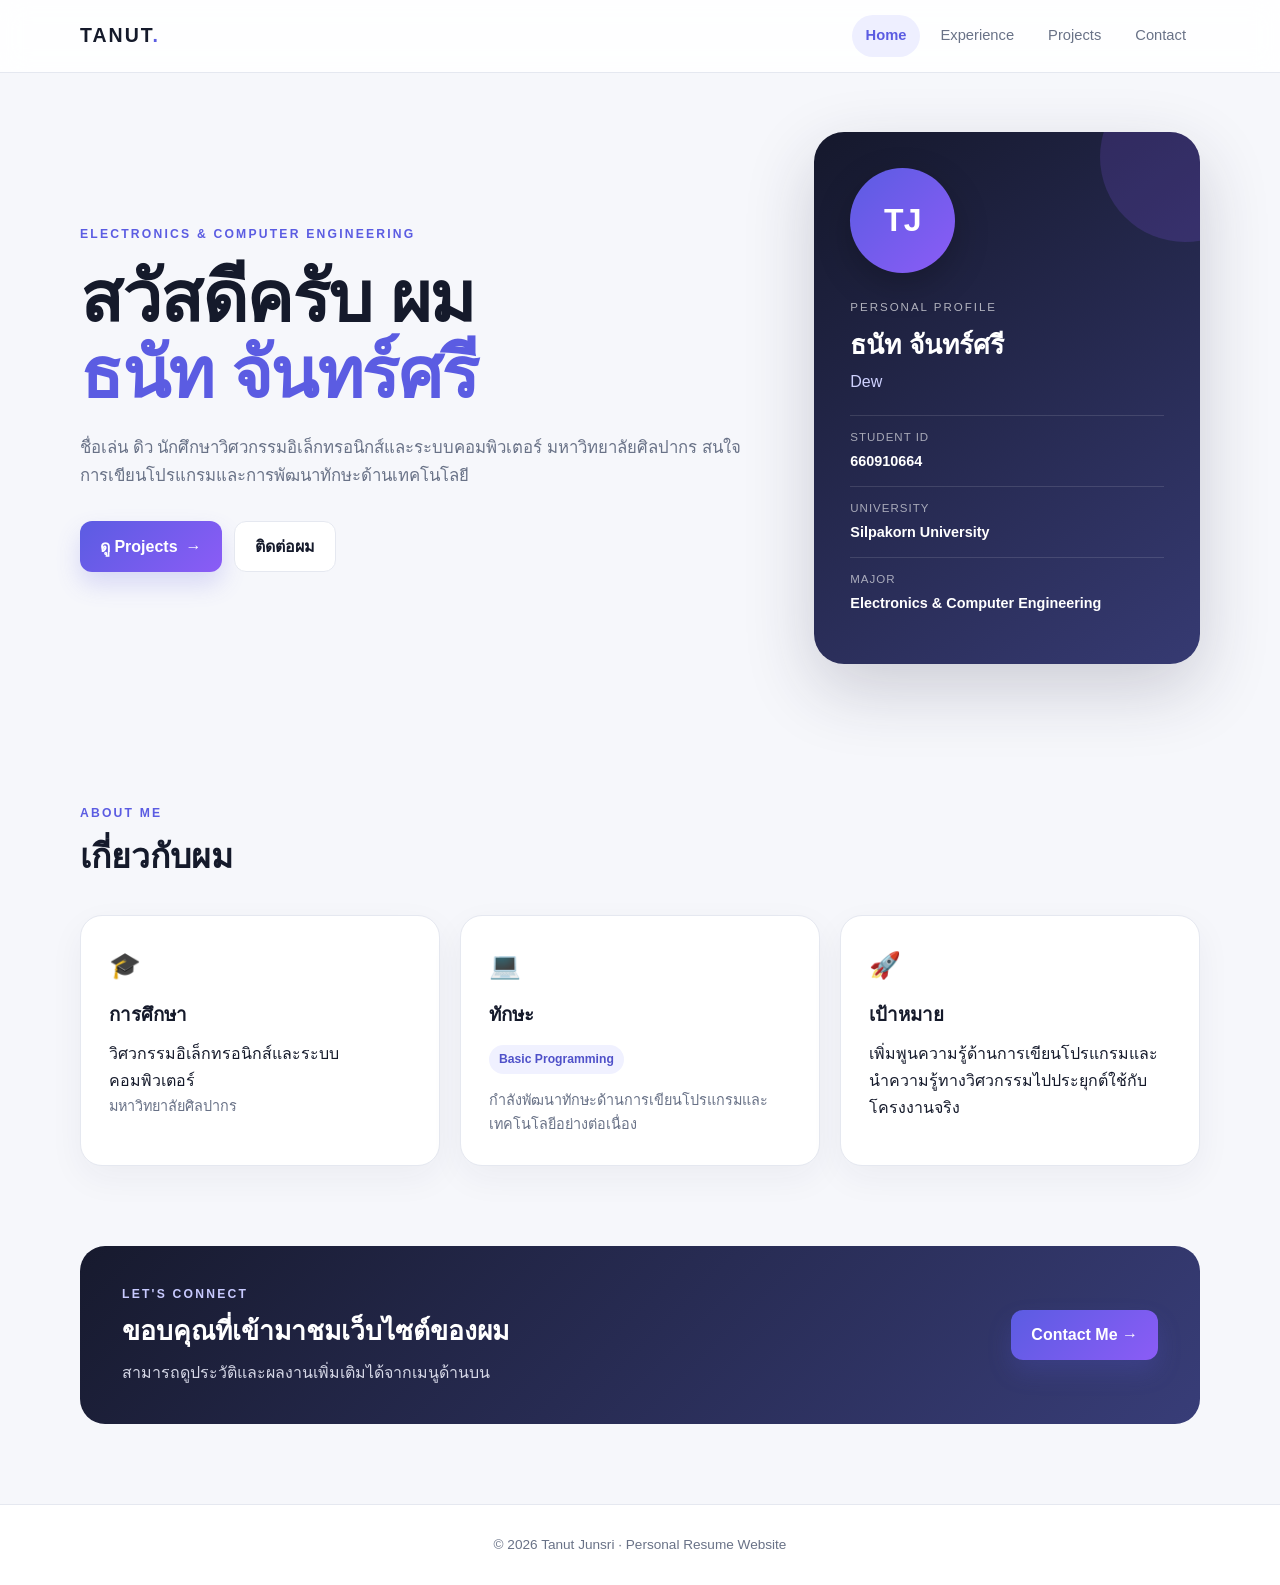
==== index.html @ 823efc25 "Add files via upload" ====
<!DOCTYPE html>
<html lang="th">
<head>
  <meta charset="UTF-8">
  <meta name="viewport" content="width=device-width, initial-scale=1.0">
  <meta name="description" content="Personal Resume Website ของ ธนัท จันทร์ศรี">
  <title>ธนัท จันทร์ศรี | Home</title>
  <link rel="stylesheet" href="style.css">
</head>
<body>
<header class="site-header">
  <div class="container nav-wrap">
    <a class="brand" href="index.html">TANUT<span>.</span></a>
    <nav aria-label="เมนูหลัก">
      <a class="active" href="index.html">Home</a>
      <a href="experience.html">Experience</a>
      <a href="projects.html">Projects</a>
      <a href="contact.html">Contact</a>
    </nav>
  </div>
</header>

<main>
  <section class="hero container">
    <div class="hero-text reveal">
      <p class="eyebrow">ELECTRONICS & COMPUTER ENGINEERING</p>
      <h1>สวัสดีครับ ผม<br><span>ธนัท จันทร์ศรี</span></h1>
      <p class="lead">ชื่อเล่น ดิว นักศึกษาวิศวกรรมอิเล็กทรอนิกส์และระบบคอมพิวเตอร์ มหาวิทยาลัยศิลปากร สนใจการเขียนโปรแกรมและการพัฒนาทักษะด้านเทคโนโลยี</p>
      <div class="hero-actions">
        <a class="btn primary" href="projects.html">ดู Projects <span>→</span></a>
        <a class="btn secondary" href="contact.html">ติดต่อผม</a>
      </div>
    </div>

    <div class="profile-card reveal">
      <div class="avatar">TJ</div>
      <p class="card-label">PERSONAL PROFILE</p>
      <h2>ธนัท จันทร์ศรี</h2>
      <p class="nickname">Dew</p>
      <div class="profile-line"><span>Student ID</span><strong>660910664</strong></div>
      <div class="profile-line"><span>University</span><strong>Silpakorn University</strong></div>
      <div class="profile-line"><span>Major</span><strong>Electronics & Computer Engineering</strong></div>
    </div>
  </section>

  <section class="section container">
    <div class="section-heading">
      <p class="eyebrow">ABOUT ME</p>
      <h2>เกี่ยวกับผม</h2>
    </div>
    <div class="about-grid">
      <article class="info-card">
        <div class="icon">🎓</div>
        <h3>การศึกษา</h3>
        <p>วิศวกรรมอิเล็กทรอนิกส์และระบบคอมพิวเตอร์</p>
        <p class="muted">มหาวิทยาลัยศิลปากร</p>
      </article>
      <article class="info-card">
        <div class="icon">💻</div>
        <h3>ทักษะ</h3>
        <div class="tags"><span>Basic Programming</span></div>
        <p class="muted">กำลังพัฒนาทักษะด้านการเขียนโปรแกรมและเทคโนโลยีอย่างต่อเนื่อง</p>
      </article>
      <article class="info-card">
        <div class="icon">🚀</div>
        <h3>เป้าหมาย</h3>
        <p>เพิ่มพูนความรู้ด้านการเขียนโปรแกรมและนำความรู้ทางวิศวกรรมไปประยุกต์ใช้กับโครงงานจริง</p>
      </article>
    </div>
  </section>

  <section class="highlight container">
    <div>
      <p class="eyebrow">LET'S CONNECT</p>
      <h2>ขอบคุณที่เข้ามาชมเว็บไซต์ของผม</h2>
      <p>สามารถดูประวัติและผลงานเพิ่มเติมได้จากเมนูด้านบน</p>
    </div>
    <a class="btn primary" href="contact.html">Contact Me →</a>
  </section>
</main>

<footer><div class="container">© 2026 Tanut Junsri · Personal Resume Website</div></footer>
<script src="script.js"></script>
</body>
</html>
---- style.css ----
:root{--bg:#f6f7fb;--surface:#fff;--text:#151a2b;--muted:#697287;--line:#e5e8f0;--accent:#5b5ce2;--accent2:#8b5cf6;--dark:#15182c;--max:1120px}
*{box-sizing:border-box;margin:0;padding:0}
html{scroll-behavior:smooth}
body{font-family:Arial,"Noto Sans Thai",sans-serif;background:var(--bg);color:var(--text);line-height:1.7}
a{color:inherit;text-decoration:none}.container{width:min(92%,var(--max));margin:auto}
.site-header{position:sticky;top:0;z-index:20;background:rgba(255,255,255,.88);backdrop-filter:blur(14px);border-bottom:1px solid var(--line)}
.nav-wrap{min-height:72px;display:flex;align-items:center;justify-content:space-between;gap:24px}.brand{font-weight:900;letter-spacing:2px;font-size:1.22rem}.brand span{color:var(--accent)}
nav{display:flex;gap:6px;flex-wrap:wrap}nav a{padding:8px 14px;border-radius:999px;color:var(--muted);font-size:.92rem;transition:.2s}nav a:hover,nav a.active{background:#eeefff;color:var(--accent);font-weight:700}
.hero{min-height:650px;display:grid;grid-template-columns:1.55fr .9fr;align-items:center;gap:70px}.hero-text{padding:60px 0}.eyebrow{color:var(--accent);font-size:.76rem;font-weight:900;letter-spacing:2.2px}.hero h1{font-size:clamp(2.5rem,5.5vw,5rem);line-height:1.08;margin:15px 0 22px;letter-spacing:-1.5px}.hero h1 span{color:var(--accent)}
.lead{font-size:1.05rem;color:var(--muted);max-width:690px}.hero-actions{display:flex;gap:12px;margin-top:30px;flex-wrap:wrap}.btn{display:inline-flex;align-items:center;justify-content:center;gap:8px;border:0;border-radius:12px;padding:11px 20px;font-weight:800;cursor:pointer;transition:transform .2s,box-shadow .2s}.btn:hover{transform:translateY(-2px)}.primary{background:linear-gradient(135deg,var(--accent),var(--accent2));color:white;box-shadow:0 12px 25px rgba(91,92,226,.2)}.secondary{border:1px solid var(--line);background:white}
.profile-card{background:linear-gradient(145deg,#15182c,#363a72);color:#fff;border-radius:30px;padding:36px;box-shadow:0 25px 70px rgba(33,37,66,.2);position:relative;overflow:hidden}.profile-card:after{content:"";position:absolute;width:170px;height:170px;border-radius:50%;background:rgba(139,92,246,.18);right:-70px;top:-60px}.avatar{width:105px;height:105px;border-radius:50%;display:grid;place-items:center;background:linear-gradient(135deg,var(--accent),var(--accent2));font-size:2rem;font-weight:900;margin-bottom:25px;box-shadow:0 12px 35px rgba(0,0,0,.22)}.card-label{font-size:.72rem;letter-spacing:2px;opacity:.65}.profile-card h2{font-size:1.65rem;margin:5px 0 0}.nickname{color:#cfd2ff;margin-bottom:20px}.profile-line{border-top:1px solid rgba(255,255,255,.12);padding:12px 0;display:flex;flex-direction:column;gap:2px}.profile-line span{font-size:.72rem;opacity:.6;text-transform:uppercase;letter-spacing:1px}.profile-line strong{font-size:.9rem;font-weight:600}
.section{padding:80px 0}.section-heading{margin-bottom:30px}.section-heading h2{font-size:2.1rem;margin-top:4px}.section-heading.small{margin-top:70px}
.about-grid,.project-grid{display:grid;grid-template-columns:repeat(3,1fr);gap:20px}.info-card,.project-card{background:var(--surface);border:1px solid var(--line);border-radius:22px;padding:28px;box-shadow:0 12px 35px rgba(30,40,70,.05);transition:.25s}.info-card:hover,.project-card:hover{transform:translateY(-5px);box-shadow:0 18px 40px rgba(30,40,70,.09)}.icon{font-size:1.6rem;margin-bottom:12px}.info-card h3,.project-card h2{margin-bottom:9px}.muted{color:var(--muted);font-size:.9rem}.tags{display:flex;gap:8px;flex-wrap:wrap;margin:14px 0}.tags span{background:#f0f1ff;color:#4f51c9;border-radius:999px;padding:4px 10px;font-size:.76rem;font-weight:800}
.highlight{margin-bottom:80px;background:linear-gradient(135deg,#171a2e,#383d78);color:#fff;border-radius:25px;padding:38px 42px;display:flex;align-items:center;justify-content:space-between;gap:25px}.highlight .eyebrow{color:#c8caff}.highlight h2{margin:5px 0;font-size:1.65rem}.highlight p:last-child{color:#d6d8e7}
.page-hero{padding:95px 0 72px;background:linear-gradient(135deg,#15182c,#3a3e7c);color:#fff}.page-hero .eyebrow{color:#c8caff}.page-hero h1{font-size:clamp(2.2rem,5vw,3.8rem);line-height:1.1;margin:8px 0}.page-hero p:last-child{color:#d6d8e7}
.timeline{border-left:2px solid #dfe1f7;padding-left:30px;display:grid;gap:35px}.timeline-item{position:relative}.dot{position:absolute;left:-40px;top:7px;width:18px;height:18px;border-radius:50%;background:var(--accent);border:4px solid var(--bg)}.date{color:var(--accent);font-size:.78rem;font-weight:900;letter-spacing:1px}.timeline-item h2{margin:4px 0}
.table-wrap{overflow-x:auto;background:white;border:1px solid var(--line);border-radius:18px}.table-wrap table{width:100%;border-collapse:collapse}.table-wrap th,.table-wrap td{text-align:left;padding:15px 18px;border-bottom:1px solid var(--line)}.table-wrap th{background:#f5f6ff}.table-wrap tr:last-child td{border-bottom:0}
.project-card{min-height:290px}.featured-project{border-color:#c9caff;background:linear-gradient(180deg,#fff,#fafaff)}.project-number{font-size:3rem;font-weight:900;color:#e2e3ff;margin-bottom:12px;line-height:1}.project-card p{color:var(--muted)}.note-box{margin-top:24px;padding:16px 18px;border-radius:14px;background:#f0f1ff;color:#4e526b;font-size:.9rem}
.contact-grid{display:grid;grid-template-columns:1fr 1fr;gap:60px}.contact-list{display:grid;gap:12px}.contact-list>a,.contact-item{display:flex;flex-direction:column;background:white;border:1px solid var(--line);border-radius:16px;padding:18px;transition:.2s}.contact-list a:hover{border-color:#bfc1ff;transform:translateX(3px)}.contact-list span{color:var(--muted)}.contact-form{background:white;border:1px solid var(--line);border-radius:22px;padding:28px;box-shadow:0 12px 35px rgba(30,40,70,.05)}.contact-form h3{font-size:1.35rem}.contact-form label{display:block;font-weight:800;margin:14px 0 6px}.contact-form input,.contact-form textarea{width:100%;border:1px solid var(--line);border-radius:10px;padding:12px;font:inherit;outline:none;resize:vertical}.contact-form input:focus,.contact-form textarea:focus{border-color:var(--accent);box-shadow:0 0 0 3px rgba(91,92,226,.08)}.contact-form button{margin-top:18px}.form-note{margin-top:12px}
footer{border-top:1px solid var(--line);padding:28px 0;color:var(--muted);font-size:.85rem;text-align:center;background:white}
.reveal{animation:rise .7s ease both}@keyframes rise{from{opacity:0;transform:translateY(14px)}to{opacity:1;transform:none}}
@media(max-width:800px){.nav-wrap{padding:12px 0;align-items:flex-start;flex-direction:column}.hero{grid-template-columns:1fr;min-height:auto;padding-top:30px}.hero-text{padding:55px 0 20px}.profile-card{max-width:560px}.about-grid,.project-grid,.contact-grid{grid-template-columns:1fr}.highlight{align-items:flex-start;flex-direction:column}.section{padding:60px 0}.page-hero{padding:65px 0 50px}}
@media(max-width:500px){nav{gap:2px}nav a{padding:7px 9px;font-size:.82rem}.hero h1{font-size:2.45rem}.profile-card{padding:28px}.timeline{padding-left:24px}.dot{left:-33px}.highlight{padding:30px 25px}}
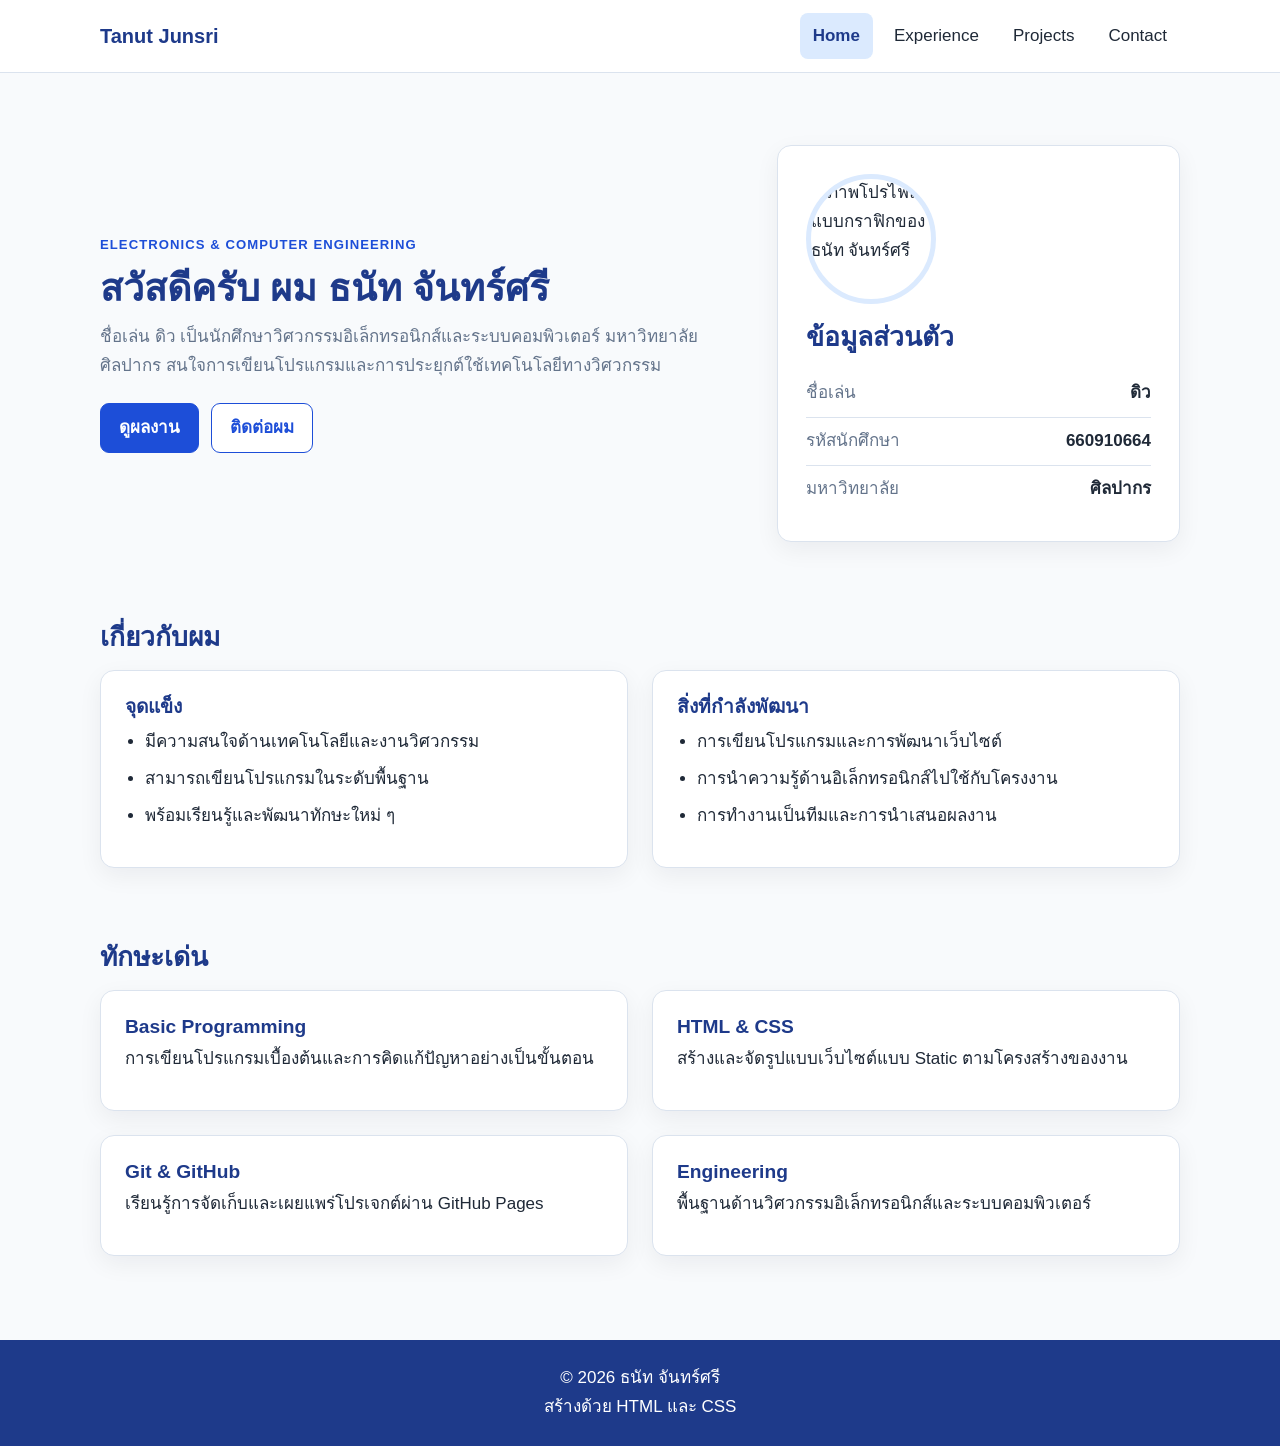
==== commit b3a2f0fa: "Add files via upload" ====
--- a/index.html
+++ b/index.html
@@ -3,83 +3,82 @@
 <head>
   <meta charset="UTF-8">
   <meta name="viewport" content="width=device-width, initial-scale=1.0">
-  <meta name="description" content="Personal Resume Website ของ ธนัท จันทร์ศรี">
+  <meta name="description" content="เว็บไซต์ Resume ของ ธนัท จันทร์ศรี">
   <title>ธนัท จันทร์ศรี | Home</title>
   <link rel="stylesheet" href="style.css">
 </head>
 <body>
 <header class="site-header">
   <div class="container nav-wrap">
-    <a class="brand" href="index.html">TANUT<span>.</span></a>
-    <nav aria-label="เมนูหลัก">
-      <a class="active" href="index.html">Home</a>
-      <a href="experience.html">Experience</a>
-      <a href="projects.html">Projects</a>
-      <a href="contact.html">Contact</a>
+    <a href="index.html" class="logo">Tanut Junsri</a>
+    <button class="menu-toggle" id="menu-toggle" aria-label="เปิดปิดเมนู" aria-expanded="false">☰</button>
+    <nav class="site-nav" aria-label="เมนูหลัก">
+      <ul>
+        <li><a href="index.html" class="active">Home</a></li>
+        <li><a href="experience.html">Experience</a></li>
+        <li><a href="projects.html">Projects</a></li>
+        <li><a href="contact.html">Contact</a></li>
+      </ul>
     </nav>
   </div>
 </header>
 
 <main>
   <section class="hero container">
-    <div class="hero-text reveal">
+    <div>
       <p class="eyebrow">ELECTRONICS & COMPUTER ENGINEERING</p>
-      <h1>สวัสดีครับ ผม<br><span>ธนัท จันทร์ศรี</span></h1>
-      <p class="lead">ชื่อเล่น ดิว นักศึกษาวิศวกรรมอิเล็กทรอนิกส์และระบบคอมพิวเตอร์ มหาวิทยาลัยศิลปากร สนใจการเขียนโปรแกรมและการพัฒนาทักษะด้านเทคโนโลยี</p>
+      <h1>สวัสดีครับ ผม ธนัท จันทร์ศรี</h1>
+      <p class="lead">ชื่อเล่น ดิว เป็นนักศึกษาวิศวกรรมอิเล็กทรอนิกส์และระบบคอมพิวเตอร์ มหาวิทยาลัยศิลปากร สนใจการเขียนโปรแกรมและการประยุกต์ใช้เทคโนโลยีทางวิศวกรรม</p>
       <div class="hero-actions">
-        <a class="btn primary" href="projects.html">ดู Projects <span>→</span></a>
-        <a class="btn secondary" href="contact.html">ติดต่อผม</a>
+        <a href="projects.html" class="btn btn-primary">ดูผลงาน</a>
+        <a href="contact.html" class="btn btn-secondary">ติดต่อผม</a>
       </div>
     </div>
-
-    <div class="profile-card reveal">
-      <div class="avatar">TJ</div>
-      <p class="card-label">PERSONAL PROFILE</p>
-      <h2>ธนัท จันทร์ศรี</h2>
-      <p class="nickname">Dew</p>
-      <div class="profile-line"><span>Student ID</span><strong>660910664</strong></div>
-      <div class="profile-line"><span>University</span><strong>Silpakorn University</strong></div>
-      <div class="profile-line"><span>Major</span><strong>Electronics & Computer Engineering</strong></div>
+    <div class="profile-card">
+      <img src="images/profile.svg" alt="ภาพโปรไฟล์แบบกราฟิกของ ธนัท จันทร์ศรี">
+      <h2>ข้อมูลส่วนตัว</h2>
+      <div class="profile-line"><span>ชื่อเล่น</span><strong>ดิว</strong></div>
+      <div class="profile-line"><span>รหัสนักศึกษา</span><strong>660910664</strong></div>
+      <div class="profile-line"><span>มหาวิทยาลัย</span><strong>ศิลปากร</strong></div>
     </div>
   </section>
 
   <section class="section container">
-    <div class="section-heading">
-      <p class="eyebrow">ABOUT ME</p>
-      <h2>เกี่ยวกับผม</h2>
-    </div>
-    <div class="about-grid">
-      <article class="info-card">
-        <div class="icon">🎓</div>
-        <h3>การศึกษา</h3>
-        <p>วิศวกรรมอิเล็กทรอนิกส์และระบบคอมพิวเตอร์</p>
-        <p class="muted">มหาวิทยาลัยศิลปากร</p>
-      </article>
-      <article class="info-card">
-        <div class="icon">💻</div>
-        <h3>ทักษะ</h3>
-        <div class="tags"><span>Basic Programming</span></div>
-        <p class="muted">กำลังพัฒนาทักษะด้านการเขียนโปรแกรมและเทคโนโลยีอย่างต่อเนื่อง</p>
-      </article>
-      <article class="info-card">
-        <div class="icon">🚀</div>
-        <h3>เป้าหมาย</h3>
-        <p>เพิ่มพูนความรู้ด้านการเขียนโปรแกรมและนำความรู้ทางวิศวกรรมไปประยุกต์ใช้กับโครงงานจริง</p>
-      </article>
+    <h2>เกี่ยวกับผม</h2>
+    <div class="two-col">
+      <div class="col card">
+        <h3>จุดแข็ง</h3>
+        <ul>
+          <li>มีความสนใจด้านเทคโนโลยีและงานวิศวกรรม</li>
+          <li>สามารถเขียนโปรแกรมในระดับพื้นฐาน</li>
+          <li>พร้อมเรียนรู้และพัฒนาทักษะใหม่ ๆ</li>
+        </ul>
+      </div>
+      <div class="col card">
+        <h3>สิ่งที่กำลังพัฒนา</h3>
+        <ul>
+          <li>การเขียนโปรแกรมและการพัฒนาเว็บไซต์</li>
+          <li>การนำความรู้ด้านอิเล็กทรอนิกส์ไปใช้กับโครงงาน</li>
+          <li>การทำงานเป็นทีมและการนำเสนอผลงาน</li>
+        </ul>
+      </div>
     </div>
   </section>
 
-  <section class="highlight container">
-    <div>
-      <p class="eyebrow">LET'S CONNECT</p>
-      <h2>ขอบคุณที่เข้ามาชมเว็บไซต์ของผม</h2>
-      <p>สามารถดูประวัติและผลงานเพิ่มเติมได้จากเมนูด้านบน</p>
+  <section class="section container">
+    <h2>ทักษะเด่น</h2>
+    <div class="skill-grid">
+      <article class="skill-card"><h3>Basic Programming</h3><p>การเขียนโปรแกรมเบื้องต้นและการคิดแก้ปัญหาอย่างเป็นขั้นตอน</p></article>
+      <article class="skill-card"><h3>HTML & CSS</h3><p>สร้างและจัดรูปแบบเว็บไซต์แบบ Static ตามโครงสร้างของงาน</p></article>
+      <article class="skill-card"><h3>Git & GitHub</h3><p>เรียนรู้การจัดเก็บและเผยแพร่โปรเจกต์ผ่าน GitHub Pages</p></article>
+      <article class="skill-card"><h3>Engineering</h3><p>พื้นฐานด้านวิศวกรรมอิเล็กทรอนิกส์และระบบคอมพิวเตอร์</p></article>
     </div>
-    <a class="btn primary" href="contact.html">Contact Me →</a>
   </section>
 </main>
 
-<footer><div class="container">© 2026 Tanut Junsri · Personal Resume Website</div></footer>
+<footer class="site-footer">
+  <div class="container"><p>&copy; 2026 ธนัท จันทร์ศรี</p><p>สร้างด้วย HTML และ CSS</p></div>
+</footer>
 <script src="script.js"></script>
 </body>
 </html>
--- a/style.css
+++ b/style.css
@@ -1,23 +1,122 @@
-:root{--bg:#f6f7fb;--surface:#fff;--text:#151a2b;--muted:#697287;--line:#e5e8f0;--accent:#5b5ce2;--accent2:#8b5cf6;--dark:#15182c;--max:1120px}
-*{box-sizing:border-box;margin:0;padding:0}
-html{scroll-behavior:smooth}
-body{font-family:Arial,"Noto Sans Thai",sans-serif;background:var(--bg);color:var(--text);line-height:1.7}
-a{color:inherit;text-decoration:none}.container{width:min(92%,var(--max));margin:auto}
-.site-header{position:sticky;top:0;z-index:20;background:rgba(255,255,255,.88);backdrop-filter:blur(14px);border-bottom:1px solid var(--line)}
-.nav-wrap{min-height:72px;display:flex;align-items:center;justify-content:space-between;gap:24px}.brand{font-weight:900;letter-spacing:2px;font-size:1.22rem}.brand span{color:var(--accent)}
-nav{display:flex;gap:6px;flex-wrap:wrap}nav a{padding:8px 14px;border-radius:999px;color:var(--muted);font-size:.92rem;transition:.2s}nav a:hover,nav a.active{background:#eeefff;color:var(--accent);font-weight:700}
-.hero{min-height:650px;display:grid;grid-template-columns:1.55fr .9fr;align-items:center;gap:70px}.hero-text{padding:60px 0}.eyebrow{color:var(--accent);font-size:.76rem;font-weight:900;letter-spacing:2.2px}.hero h1{font-size:clamp(2.5rem,5.5vw,5rem);line-height:1.08;margin:15px 0 22px;letter-spacing:-1.5px}.hero h1 span{color:var(--accent)}
-.lead{font-size:1.05rem;color:var(--muted);max-width:690px}.hero-actions{display:flex;gap:12px;margin-top:30px;flex-wrap:wrap}.btn{display:inline-flex;align-items:center;justify-content:center;gap:8px;border:0;border-radius:12px;padding:11px 20px;font-weight:800;cursor:pointer;transition:transform .2s,box-shadow .2s}.btn:hover{transform:translateY(-2px)}.primary{background:linear-gradient(135deg,var(--accent),var(--accent2));color:white;box-shadow:0 12px 25px rgba(91,92,226,.2)}.secondary{border:1px solid var(--line);background:white}
-.profile-card{background:linear-gradient(145deg,#15182c,#363a72);color:#fff;border-radius:30px;padding:36px;box-shadow:0 25px 70px rgba(33,37,66,.2);position:relative;overflow:hidden}.profile-card:after{content:"";position:absolute;width:170px;height:170px;border-radius:50%;background:rgba(139,92,246,.18);right:-70px;top:-60px}.avatar{width:105px;height:105px;border-radius:50%;display:grid;place-items:center;background:linear-gradient(135deg,var(--accent),var(--accent2));font-size:2rem;font-weight:900;margin-bottom:25px;box-shadow:0 12px 35px rgba(0,0,0,.22)}.card-label{font-size:.72rem;letter-spacing:2px;opacity:.65}.profile-card h2{font-size:1.65rem;margin:5px 0 0}.nickname{color:#cfd2ff;margin-bottom:20px}.profile-line{border-top:1px solid rgba(255,255,255,.12);padding:12px 0;display:flex;flex-direction:column;gap:2px}.profile-line span{font-size:.72rem;opacity:.6;text-transform:uppercase;letter-spacing:1px}.profile-line strong{font-size:.9rem;font-weight:600}
-.section{padding:80px 0}.section-heading{margin-bottom:30px}.section-heading h2{font-size:2.1rem;margin-top:4px}.section-heading.small{margin-top:70px}
-.about-grid,.project-grid{display:grid;grid-template-columns:repeat(3,1fr);gap:20px}.info-card,.project-card{background:var(--surface);border:1px solid var(--line);border-radius:22px;padding:28px;box-shadow:0 12px 35px rgba(30,40,70,.05);transition:.25s}.info-card:hover,.project-card:hover{transform:translateY(-5px);box-shadow:0 18px 40px rgba(30,40,70,.09)}.icon{font-size:1.6rem;margin-bottom:12px}.info-card h3,.project-card h2{margin-bottom:9px}.muted{color:var(--muted);font-size:.9rem}.tags{display:flex;gap:8px;flex-wrap:wrap;margin:14px 0}.tags span{background:#f0f1ff;color:#4f51c9;border-radius:999px;padding:4px 10px;font-size:.76rem;font-weight:800}
-.highlight{margin-bottom:80px;background:linear-gradient(135deg,#171a2e,#383d78);color:#fff;border-radius:25px;padding:38px 42px;display:flex;align-items:center;justify-content:space-between;gap:25px}.highlight .eyebrow{color:#c8caff}.highlight h2{margin:5px 0;font-size:1.65rem}.highlight p:last-child{color:#d6d8e7}
-.page-hero{padding:95px 0 72px;background:linear-gradient(135deg,#15182c,#3a3e7c);color:#fff}.page-hero .eyebrow{color:#c8caff}.page-hero h1{font-size:clamp(2.2rem,5vw,3.8rem);line-height:1.1;margin:8px 0}.page-hero p:last-child{color:#d6d8e7}
-.timeline{border-left:2px solid #dfe1f7;padding-left:30px;display:grid;gap:35px}.timeline-item{position:relative}.dot{position:absolute;left:-40px;top:7px;width:18px;height:18px;border-radius:50%;background:var(--accent);border:4px solid var(--bg)}.date{color:var(--accent);font-size:.78rem;font-weight:900;letter-spacing:1px}.timeline-item h2{margin:4px 0}
-.table-wrap{overflow-x:auto;background:white;border:1px solid var(--line);border-radius:18px}.table-wrap table{width:100%;border-collapse:collapse}.table-wrap th,.table-wrap td{text-align:left;padding:15px 18px;border-bottom:1px solid var(--line)}.table-wrap th{background:#f5f6ff}.table-wrap tr:last-child td{border-bottom:0}
-.project-card{min-height:290px}.featured-project{border-color:#c9caff;background:linear-gradient(180deg,#fff,#fafaff)}.project-number{font-size:3rem;font-weight:900;color:#e2e3ff;margin-bottom:12px;line-height:1}.project-card p{color:var(--muted)}.note-box{margin-top:24px;padding:16px 18px;border-radius:14px;background:#f0f1ff;color:#4e526b;font-size:.9rem}
-.contact-grid{display:grid;grid-template-columns:1fr 1fr;gap:60px}.contact-list{display:grid;gap:12px}.contact-list>a,.contact-item{display:flex;flex-direction:column;background:white;border:1px solid var(--line);border-radius:16px;padding:18px;transition:.2s}.contact-list a:hover{border-color:#bfc1ff;transform:translateX(3px)}.contact-list span{color:var(--muted)}.contact-form{background:white;border:1px solid var(--line);border-radius:22px;padding:28px;box-shadow:0 12px 35px rgba(30,40,70,.05)}.contact-form h3{font-size:1.35rem}.contact-form label{display:block;font-weight:800;margin:14px 0 6px}.contact-form input,.contact-form textarea{width:100%;border:1px solid var(--line);border-radius:10px;padding:12px;font:inherit;outline:none;resize:vertical}.contact-form input:focus,.contact-form textarea:focus{border-color:var(--accent);box-shadow:0 0 0 3px rgba(91,92,226,.08)}.contact-form button{margin-top:18px}.form-note{margin-top:12px}
-footer{border-top:1px solid var(--line);padding:28px 0;color:var(--muted);font-size:.85rem;text-align:center;background:white}
-.reveal{animation:rise .7s ease both}@keyframes rise{from{opacity:0;transform:translateY(14px)}to{opacity:1;transform:none}}
-@media(max-width:800px){.nav-wrap{padding:12px 0;align-items:flex-start;flex-direction:column}.hero{grid-template-columns:1fr;min-height:auto;padding-top:30px}.hero-text{padding:55px 0 20px}.profile-card{max-width:560px}.about-grid,.project-grid,.contact-grid{grid-template-columns:1fr}.highlight{align-items:flex-start;flex-direction:column}.section{padding:60px 0}.page-hero{padding:65px 0 50px}}
-@media(max-width:500px){nav{gap:2px}nav a{padding:7px 9px;font-size:.82rem}.hero h1{font-size:2.45rem}.profile-card{padding:28px}.timeline{padding-left:24px}.dot{left:-33px}.highlight{padding:30px 25px}}
+:root {
+  --brand: #1d4ed8;
+  --brand-light: #dbeafe;
+  --brand-dark: #1e3a8a;
+  --text: #1f2937;
+  --text-muted: #64748b;
+  --bg: #f8fafc;
+  --surface: #ffffff;
+  --border: #dbe3ee;
+  --max-width: 1080px;
+  --gap: 24px;
+}
+
+* { box-sizing: border-box; margin: 0; padding: 0; }
+html { scroll-behavior: smooth; }
+body {
+  font-family: "Segoe UI", Tahoma, sans-serif;
+  font-size: 17px;
+  line-height: 1.7;
+  color: var(--text);
+  background: var(--bg);
+}
+img { max-width: 100%; display: block; }
+a { color: var(--brand); text-decoration: none; }
+a:hover { text-decoration: underline; }
+h1, h2, h3 { line-height: 1.3; color: var(--brand-dark); }
+h1 { font-size: 2.35rem; margin-bottom: 10px; }
+h2 { font-size: 1.65rem; margin-bottom: 16px; }
+h3 { font-size: 1.2rem; margin-bottom: 8px; }
+p { margin-bottom: 12px; }
+ul { margin-bottom: 12px; }
+.container { width: min(92%, var(--max-width)); margin-inline: auto; }
+
+.site-header {
+  background: var(--surface);
+  border-bottom: 1px solid var(--border);
+  position: sticky;
+  top: 0;
+  z-index: 10;
+}
+.nav-wrap { min-height: 72px; display: flex; align-items: center; justify-content: space-between; gap: 20px; }
+.logo { font-size: 1.25rem; font-weight: 800; color: var(--brand-dark); }
+.site-nav ul { list-style: none; display: flex; gap: 8px; margin: 0; }
+.site-nav a { display: block; padding: 9px 13px; border-radius: 8px; color: var(--text); }
+.site-nav a:hover, .site-nav a.active { background: var(--brand-light); color: var(--brand-dark); text-decoration: none; font-weight: 600; }
+.menu-toggle { display: none; border: 1px solid var(--border); background: var(--surface); border-radius: 8px; padding: 7px 11px; font-size: 1.35rem; cursor: pointer; }
+
+main { padding-bottom: 48px; }
+.hero { display: grid; grid-template-columns: 1.35fr .85fr; gap: 36px; align-items: center; padding: 72px 0 42px; }
+.eyebrow { color: var(--brand); font-weight: 700; letter-spacing: .08em; font-size: .82rem; margin-bottom: 8px; }
+.hero h1 span { color: var(--brand); }
+.tagline, .lead { color: var(--text-muted); }
+.hero-actions { display: flex; flex-wrap: wrap; gap: 12px; margin-top: 22px; }
+.btn { display: inline-block; padding: 10px 18px; border-radius: 9px; border: 1px solid var(--brand); font-weight: 700; }
+.btn:hover { text-decoration: none; transform: translateY(-1px); }
+.btn-primary { background: var(--brand); color: white; }
+.btn-secondary { background: var(--surface); color: var(--brand); }
+.profile-card, .card, .skill-card, .project-card, .contact-card, .highlight {
+  background: var(--surface); border: 1px solid var(--border); border-radius: 14px; box-shadow: 0 8px 25px rgba(15, 23, 42, .06);
+}
+.profile-card { padding: 28px; }
+.profile-card img { width: 130px; height: 130px; border-radius: 50%; object-fit: cover; margin-bottom: 16px; border: 5px solid var(--brand-light); }
+.profile-line { display: flex; gap: 12px; justify-content: space-between; padding: 9px 0; border-bottom: 1px solid var(--border); }
+.profile-line:last-child { border-bottom: 0; }
+.profile-line span { color: var(--text-muted); }
+.profile-line strong { text-align: right; }
+
+.section { padding: 36px 0; }
+.page-head { padding: 54px 0 24px; }
+.two-col { display: flex; gap: var(--gap); flex-wrap: wrap; }
+.two-col .col { flex: 1; min-width: 280px; }
+.two-col ul { padding-left: 20px; }
+.two-col li { margin-bottom: 8px; }
+.skill-grid, .project-grid { display: grid; grid-template-columns: repeat(2, 1fr); gap: var(--gap); }
+.skill-card, .card, .contact-card { padding: 24px; }
+.skill-card h3 { margin-bottom: 5px; }
+
+.timeline { margin-top: 12px; }
+.timeline-item { padding: 0 0 24px 22px; border-left: 3px solid var(--border); position: relative; }
+.timeline-item:last-child { border-left-color: transparent; }
+.timeline-item::before { content: ""; position: absolute; left: -8px; top: 6px; width: 13px; height: 13px; background: var(--brand); border-radius: 50%; }
+.period { display: inline-block; color: var(--text-muted); font-size: .9rem; margin-bottom: 4px; }
+
+.table-wrap { overflow-x: auto; }
+table { width: 100%; border-collapse: collapse; background: var(--surface); }
+th, td { border: 1px solid var(--border); padding: 11px; text-align: left; }
+th { background: var(--brand-light); color: var(--brand-dark); }
+tr:nth-child(even) { background: #f8fbff; }
+caption { caption-side: top; text-align: left; font-weight: 700; margin-bottom: 8px; color: var(--brand-dark); }
+
+.project-card { overflow: hidden; }
+.project-card img { width: 100%; height: 190px; object-fit: cover; background: var(--brand-light); }
+.project-body { padding: 20px; }
+.tech-list { list-style: none; display: flex; flex-wrap: wrap; gap: 8px; padding: 0; }
+.tech-list li { background: var(--brand-light); color: var(--brand-dark); padding: 3px 10px; border-radius: 999px; font-size: .88rem; }
+.project-links { display: flex; flex-wrap: wrap; gap: 15px; margin-top: 12px; }
+
+.contact-list { list-style: none; }
+.contact-list li { display: flex; gap: 12px; flex-wrap: wrap; padding: 12px 0; border-bottom: 1px solid var(--border); }
+.contact-list .label { min-width: 110px; font-weight: 600; color: var(--text-muted); }
+.contact-form .field { display: flex; flex-direction: column; margin-bottom: 16px; }
+.contact-form label { margin-bottom: 6px; font-weight: 600; }
+.contact-form input, .contact-form textarea { padding: 10px 12px; border: 1px solid var(--border); border-radius: 8px; font-family: inherit; font-size: 1rem; }
+.contact-form input:focus, .contact-form textarea:focus { outline: none; border-color: var(--brand); box-shadow: 0 0 0 3px var(--brand-light); }
+
+.highlight { padding: 28px; margin-top: 24px; display: flex; justify-content: space-between; align-items: center; gap: 20px; }
+.site-footer { background: var(--brand-dark); color: white; text-align: center; padding: 24px 0; }
+.site-footer p { margin: 0; }
+
+@media (max-width: 760px) {
+  body { font-size: 16px; }
+  h1 { font-size: 2rem; }
+  .hero { grid-template-columns: 1fr; padding-top: 42px; }
+  .skill-grid, .project-grid { grid-template-columns: 1fr; }
+  .menu-toggle { display: block; }
+  .site-nav { display: none; width: 100%; }
+  .site-nav.open { display: block; }
+  .nav-wrap { flex-wrap: wrap; padding: 12px 0; }
+  .site-nav ul { flex-direction: column; padding-bottom: 8px; }
+  .site-nav a { padding: 8px 10px; }
+  .highlight { flex-direction: column; align-items: flex-start; }
+}
